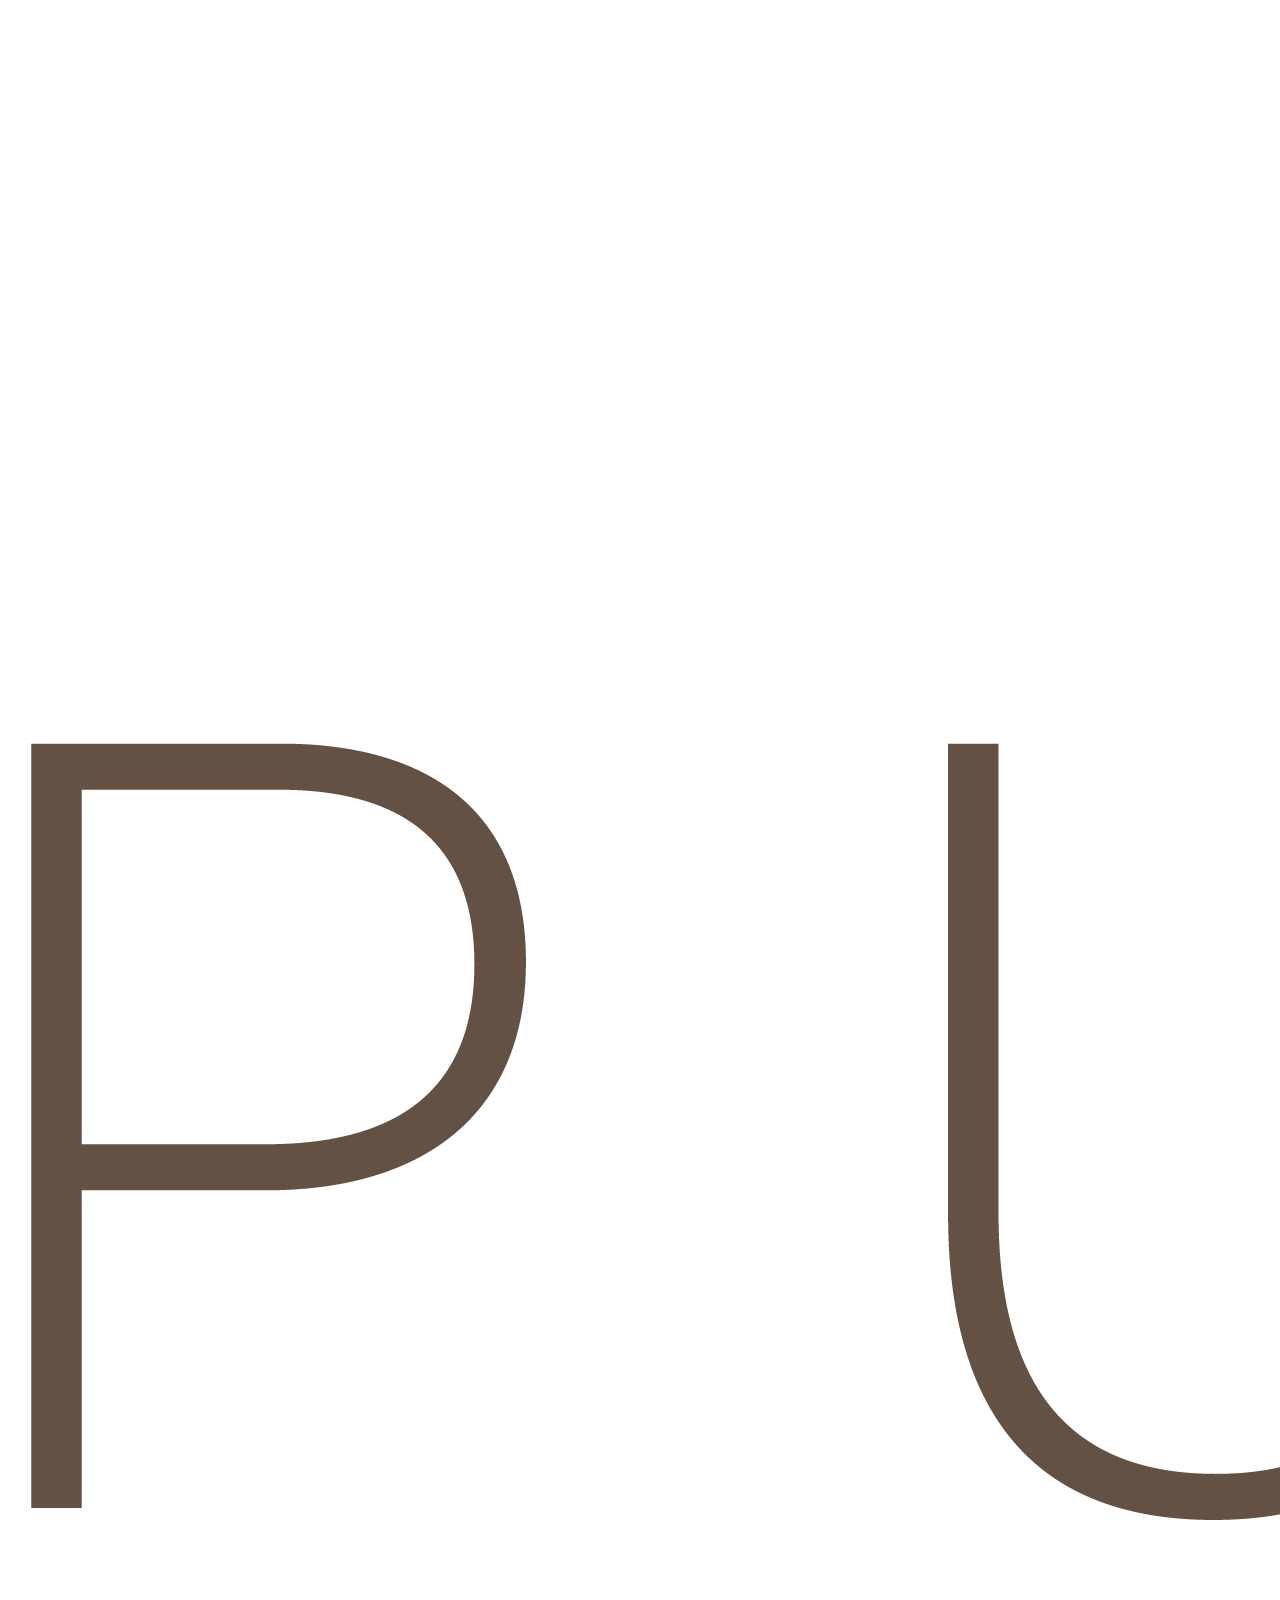
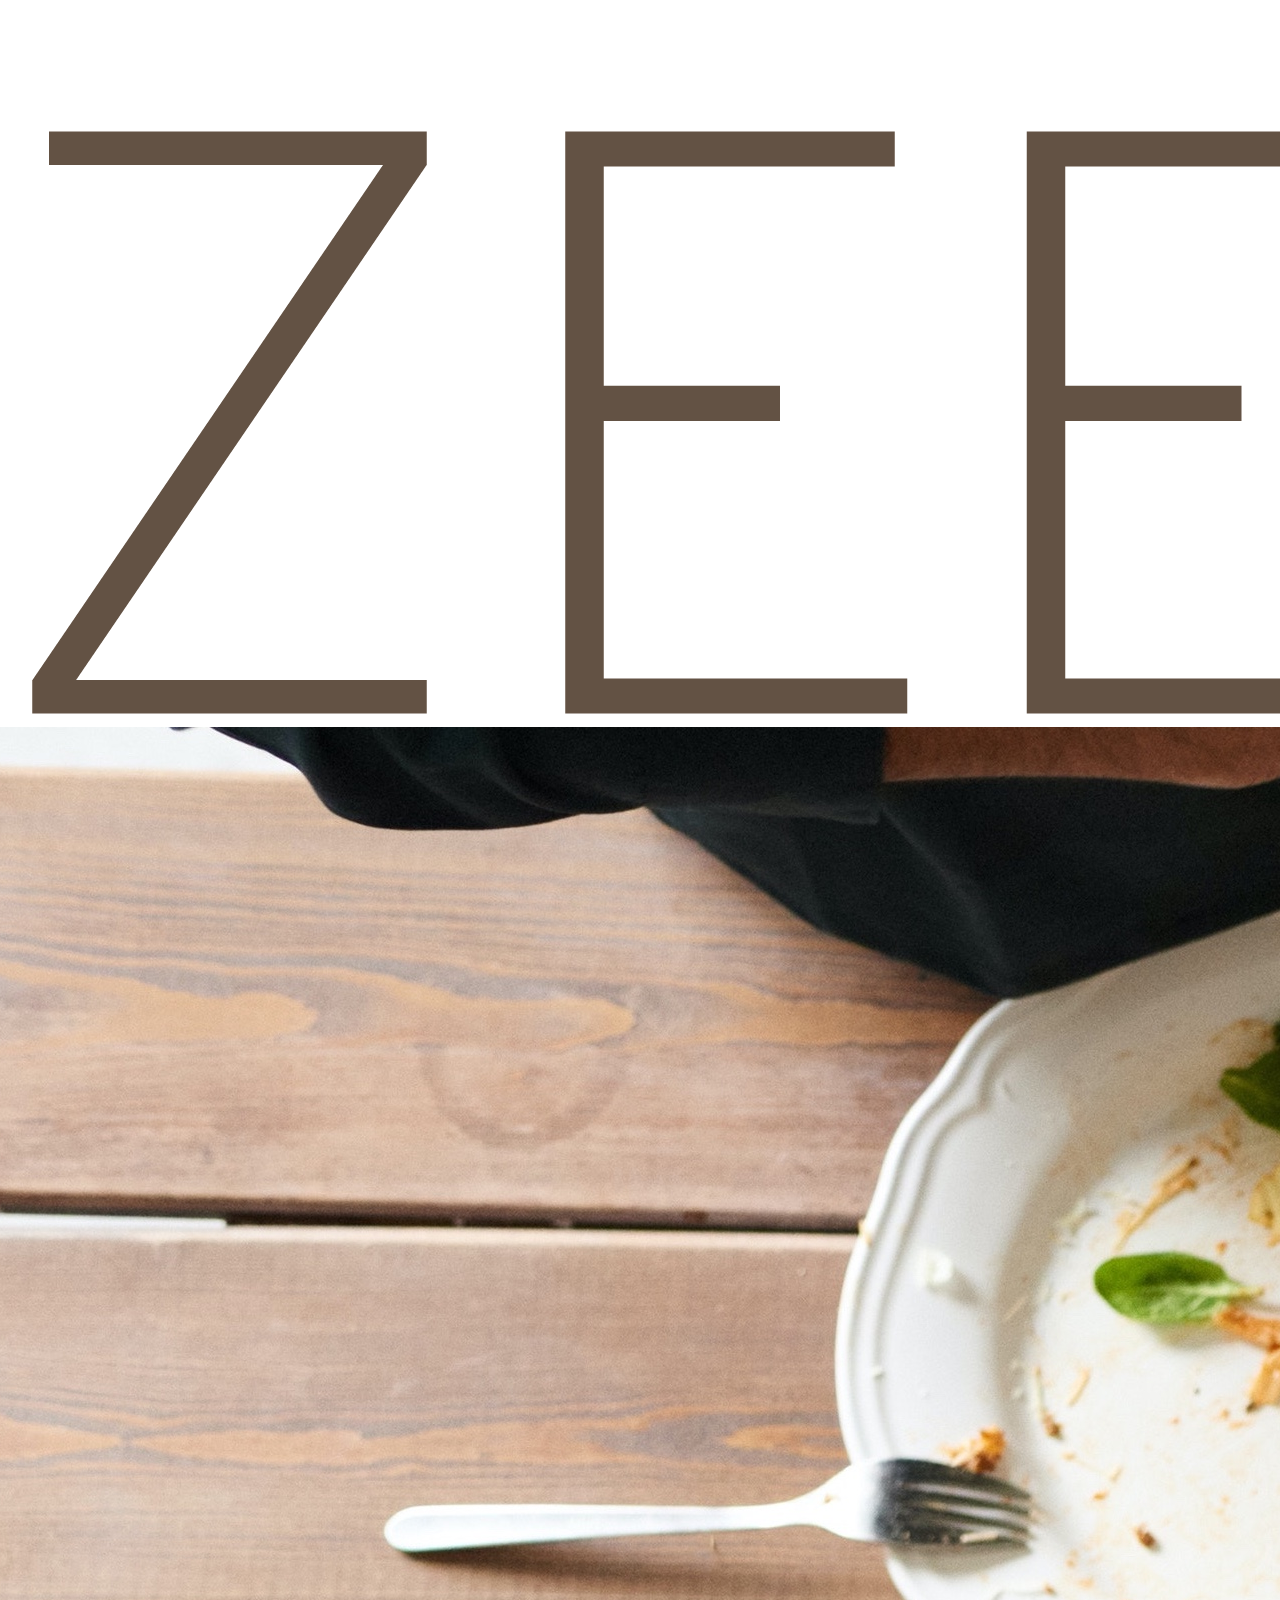
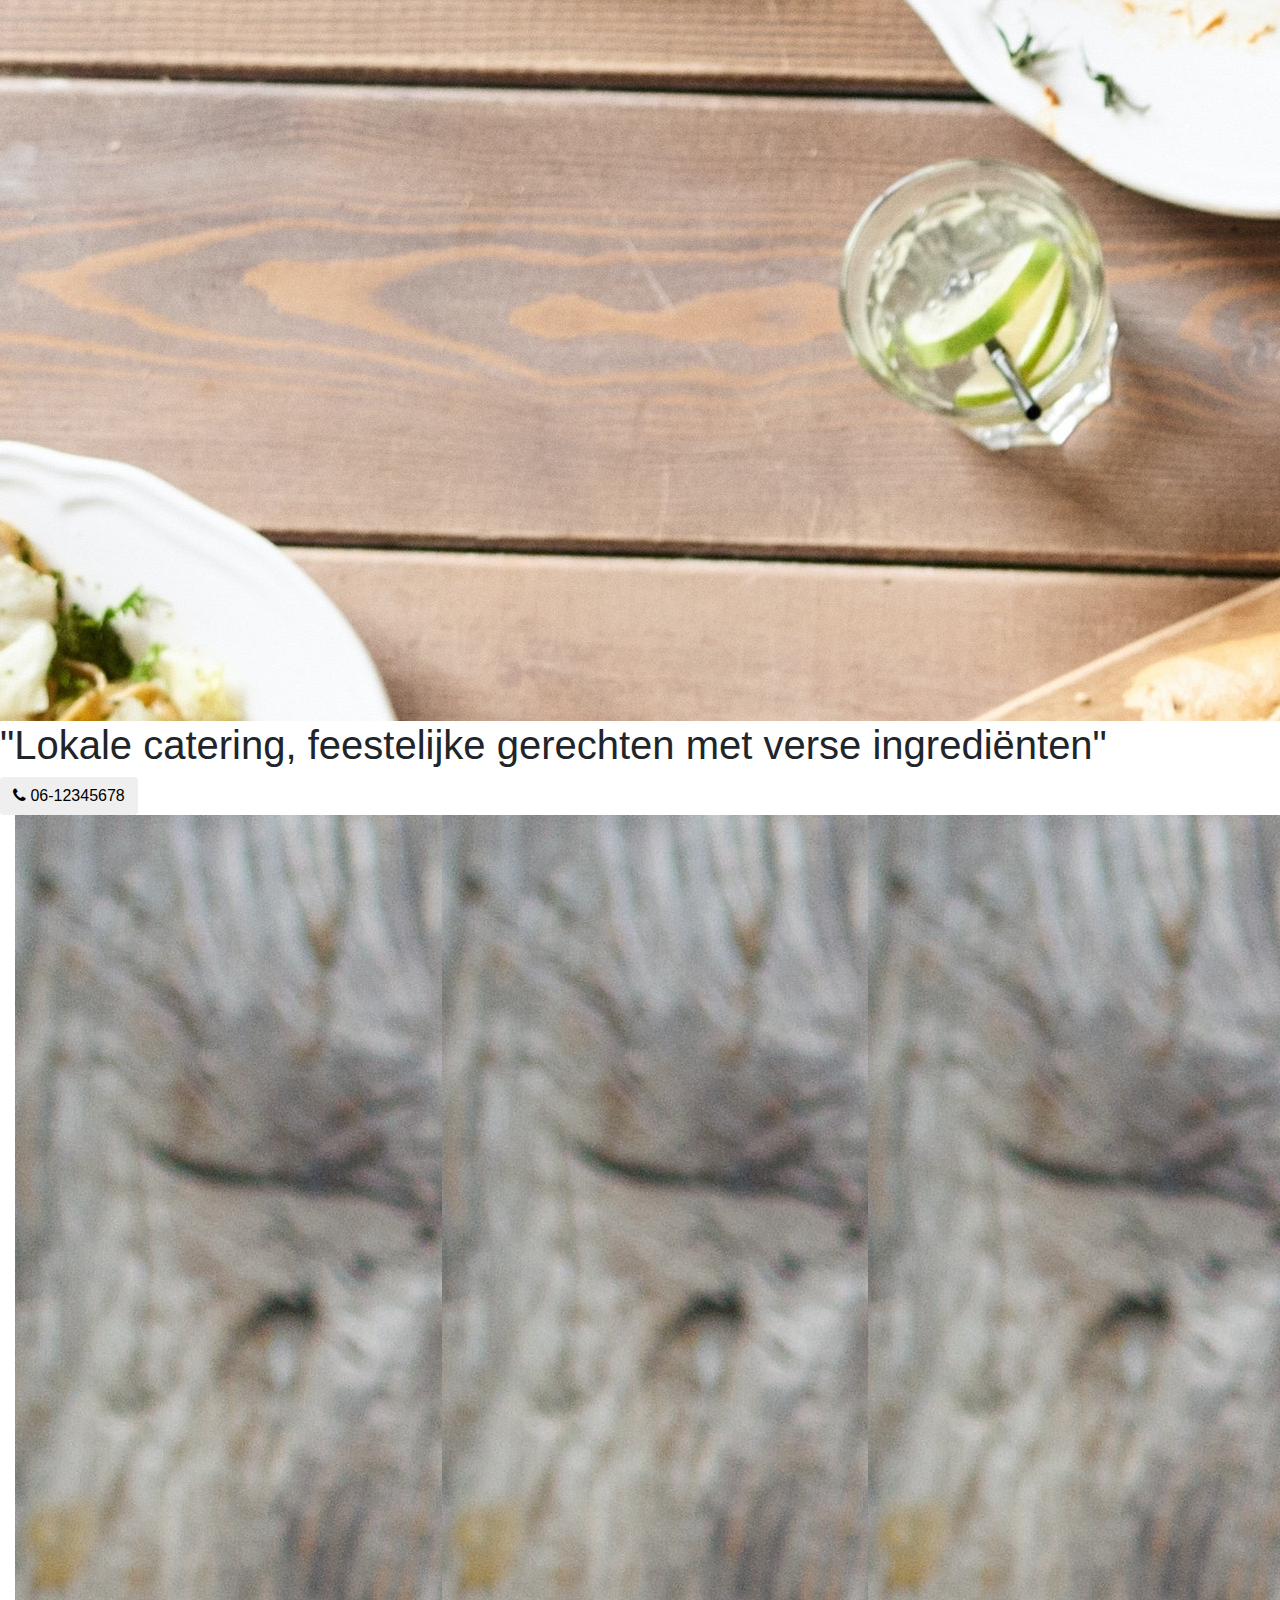
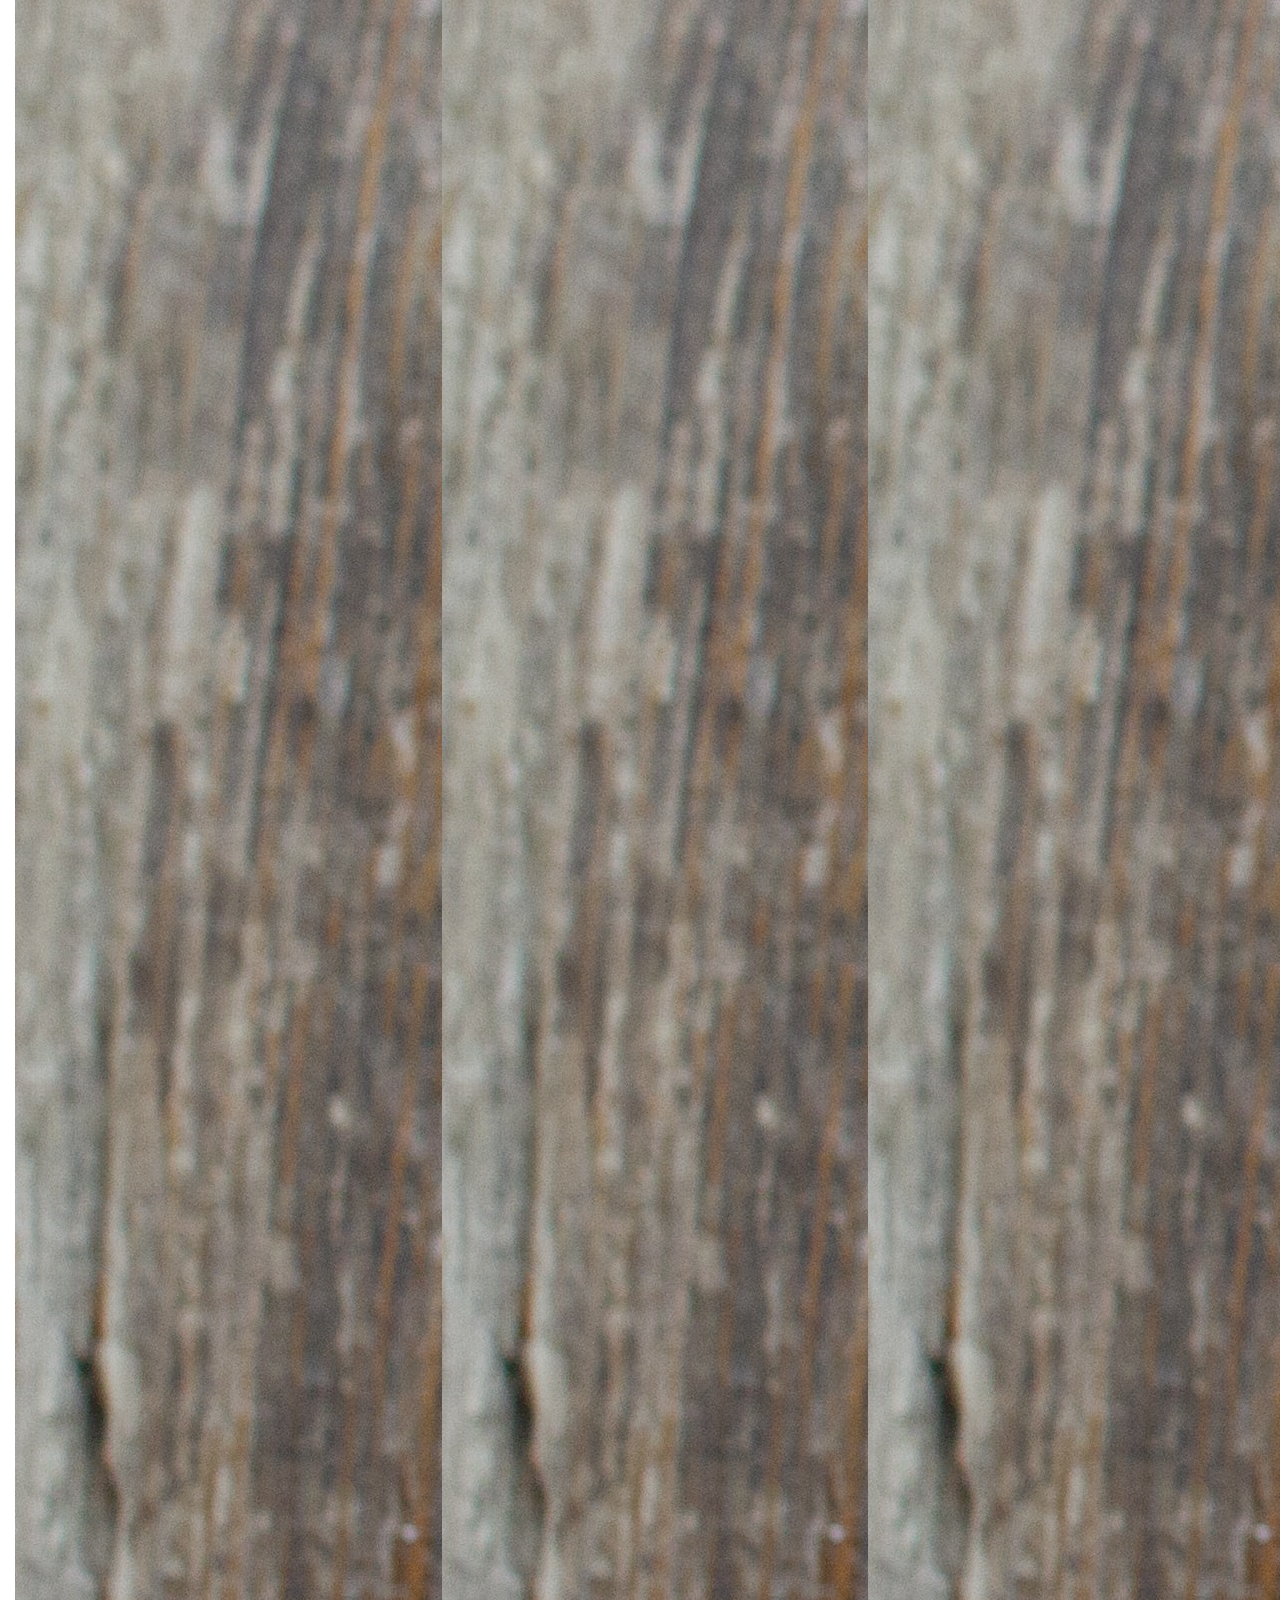
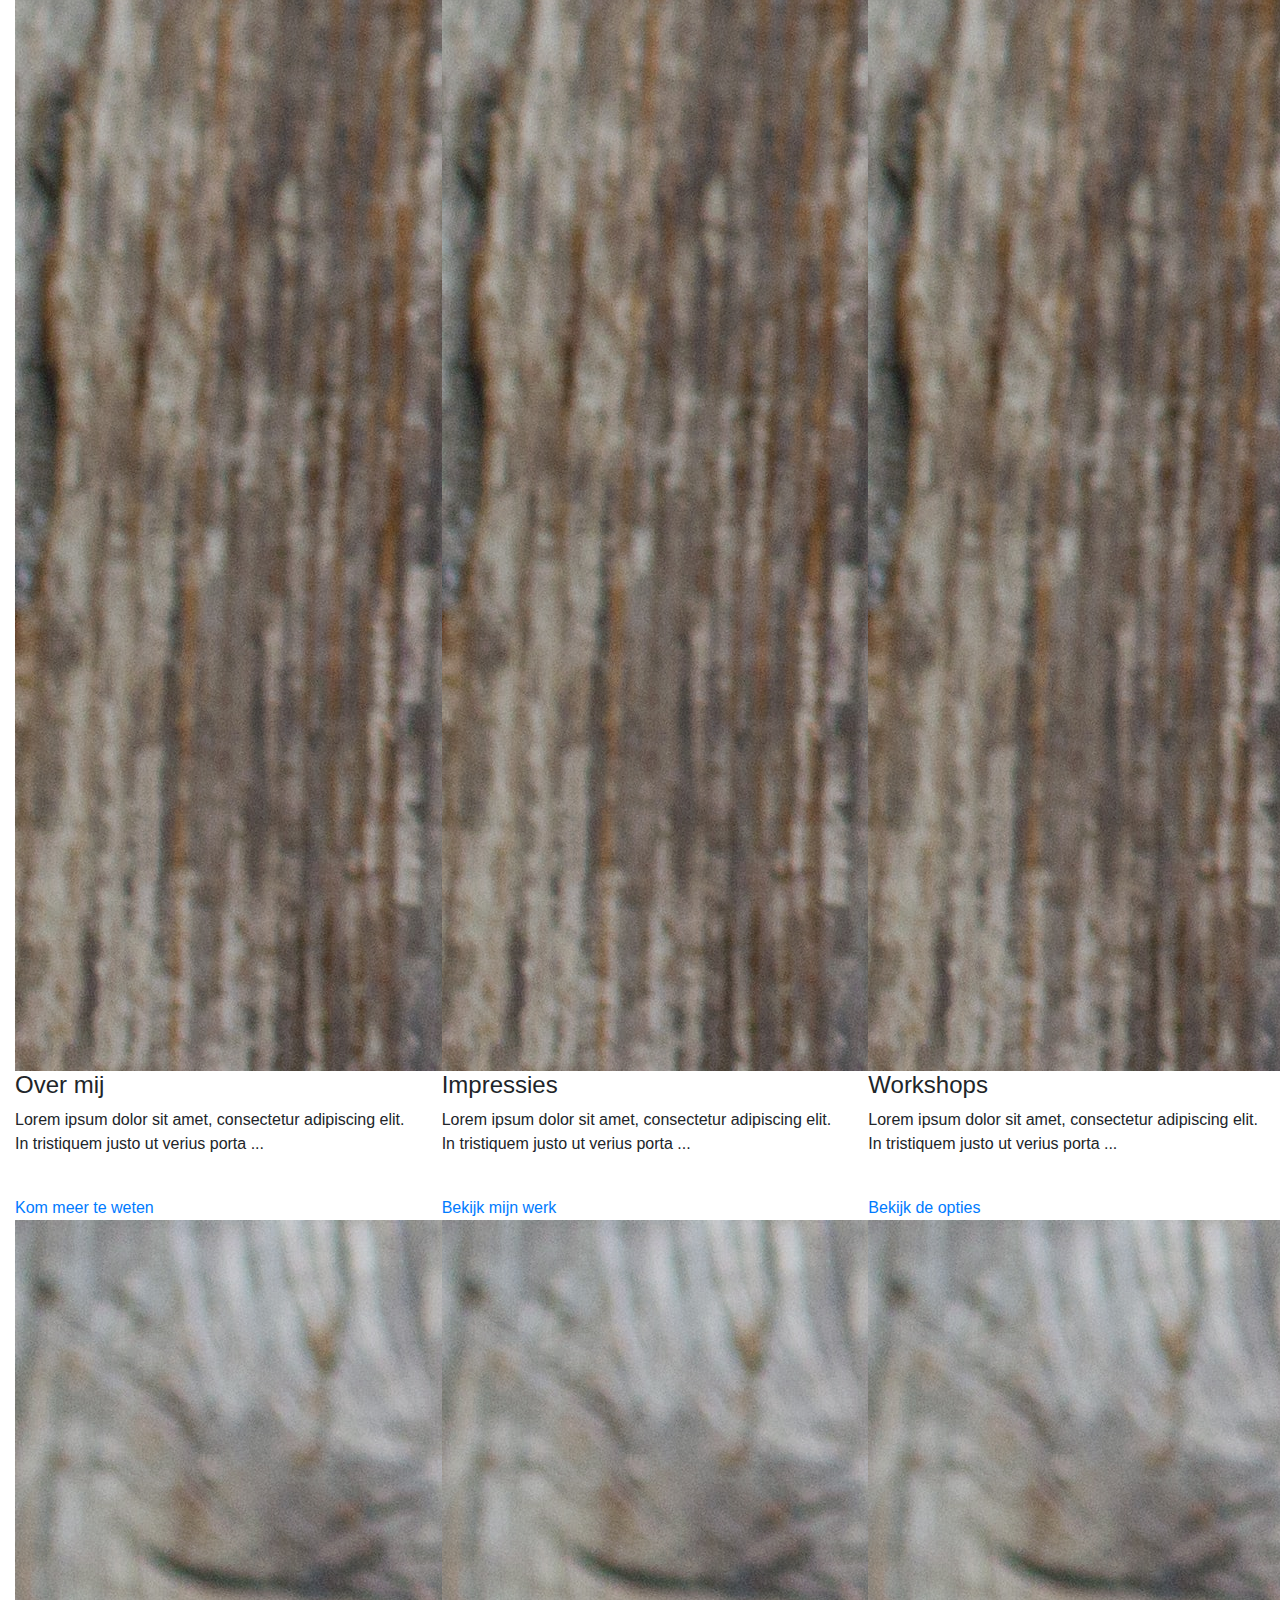
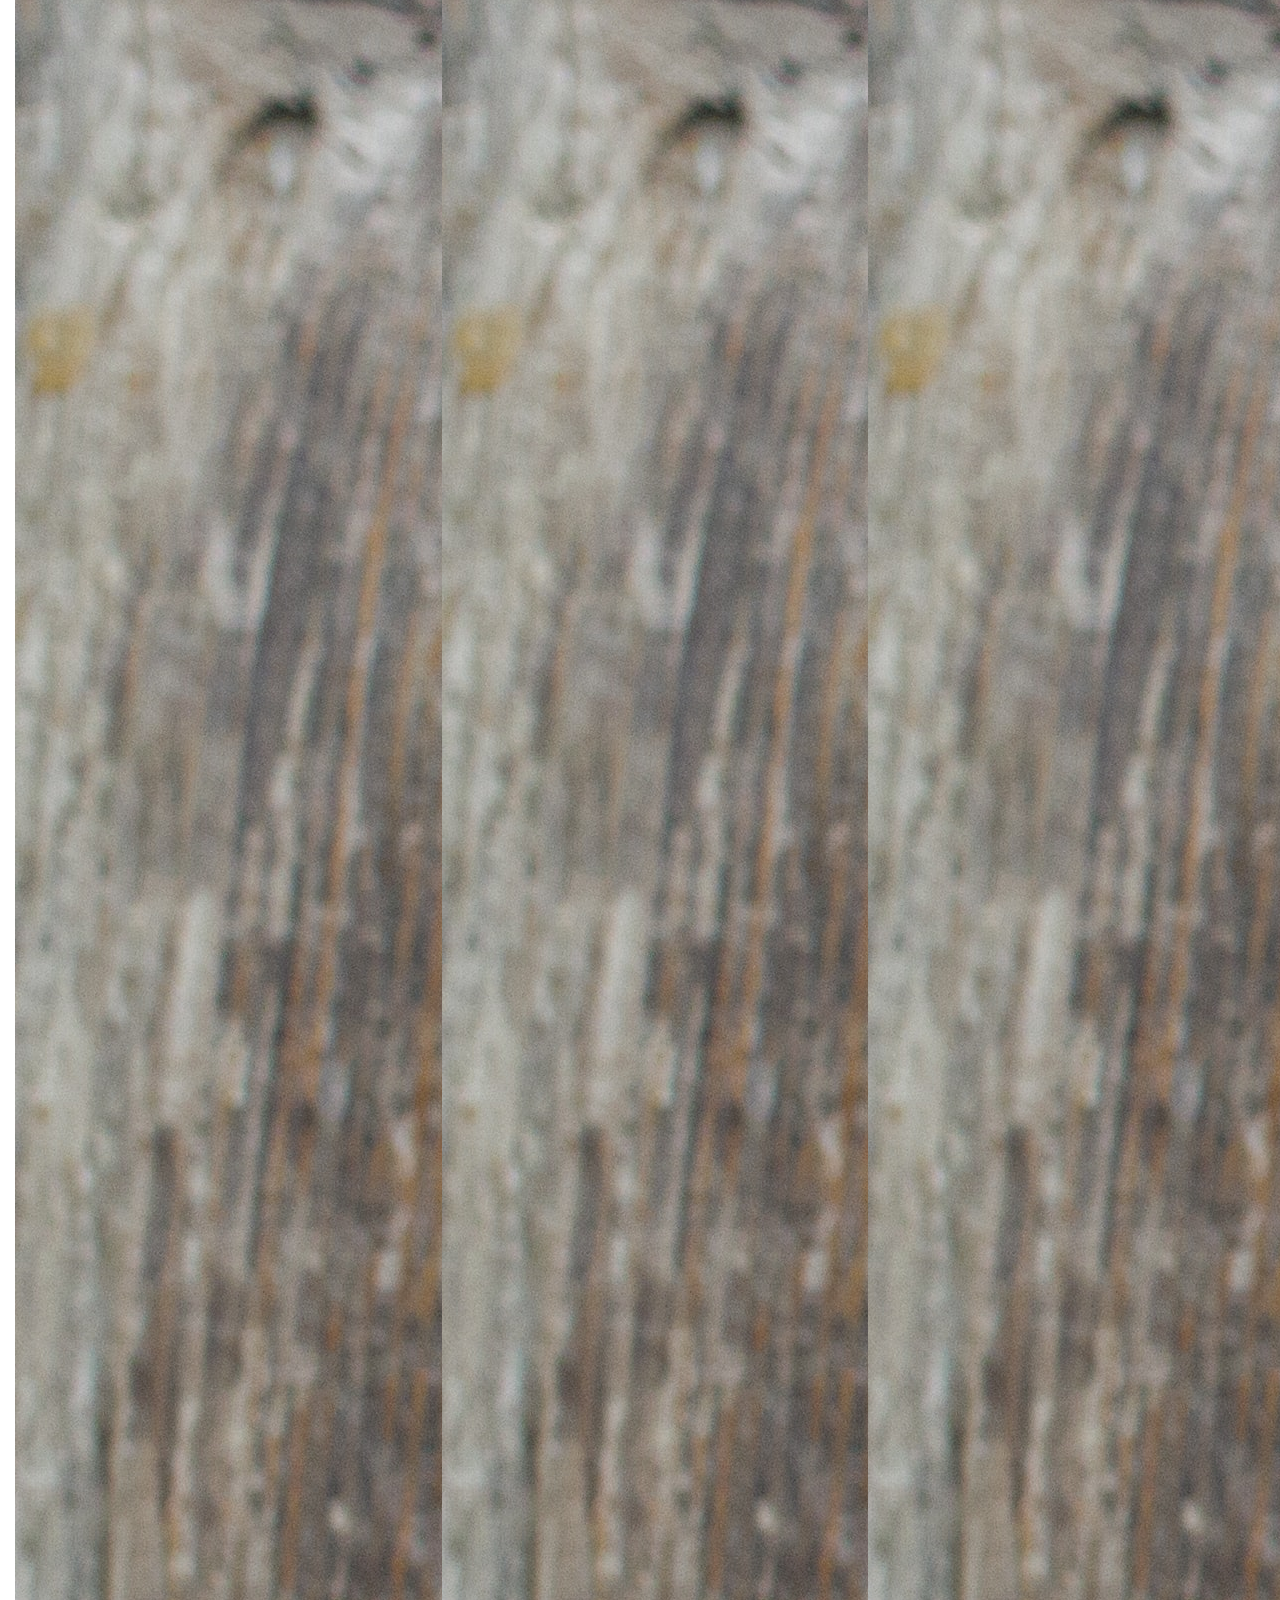
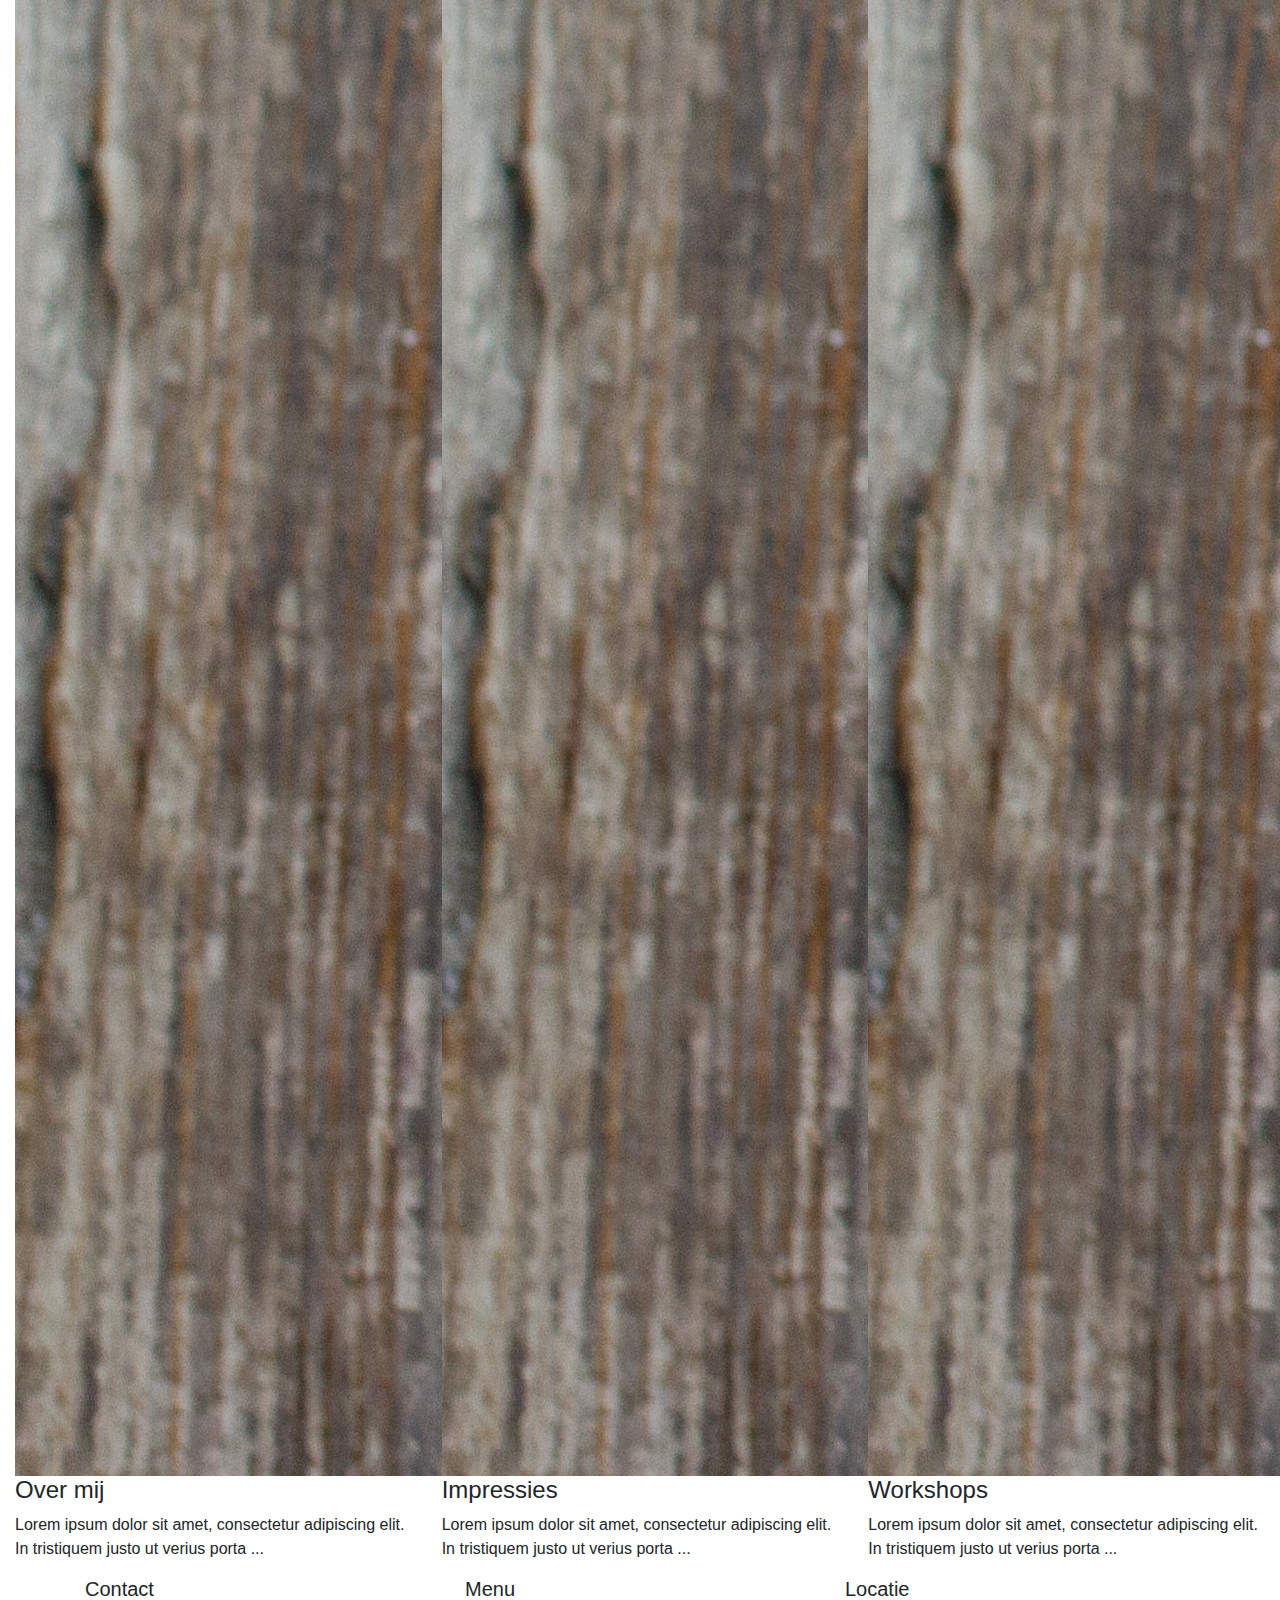
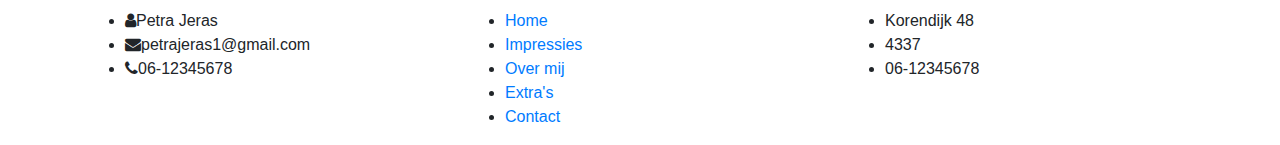
==== index.html @ f166afc5 "init commit" ====
<!doctype html>
<html lang="en">
  <head>
    <!-- Required meta tags -->
    <meta charset="utf-8">
    <meta name="viewport" content="width=device-width, initial-scale=1, shrink-to-fit=no">

    <!-- Bootstrap CSS -->
    <link rel="stylesheet" href="https://maxcdn.bootstrapcdn.com/bootstrap/4.0.0/css/bootstrap.min.css" integrity="sha384-Gn5384xqQ1aoWXA+058RXPxPg6fy4IWvTNh0E263XmFcJlSAwiGgFAW/dAiS6JXm" crossorigin="anonymous">
    <link rel="stylesheet" href="font-awesome-4.7.0/css/font-awesome.min.css">
    <link rel="stylesheet" href="css/bootstrap/css/bootstrap.min.css">
    <link rel="stylesheet" href="css/style.css">
    
    <title>Puur zeeland - Home</title>
  </head>
  <body>
    
    <nav class="navbar navbar-expand-md">
        <div class="container-fluid">
            <a class="navbar-brand" href="#">
                <img src="images/MainLogo.PNG" alt="Logo">  
            </a>
            <button class="navbar-toggler" type="button" data-toggle="collapse" data-target="#navbarToggle" aria-controls="navbarToggle" aria-expanded="false" aria-label="Toggle navigation">
              <span class="navbar-toggler-icon"></span>
            </button>
            <div class="collapse navbar-collapse" id="navbarToggle">
                <div class="navbar-nav ml-auto">
                  <a class="nav-item nav-link" href="#">Home</a>
                  <a class="nav-item nav-link" href="#">Impressies</a>
                  <a class="nav-item nav-link" href="#">Over mij</a>
                  <a class="nav-item nav-link" href="#">Recensies</a>
                  <a class="nav-item nav-link" href="#">Extra's</a>
                  <a class="nav-item nav-link" href="#">Contact</a>
                </div>
            </div>  
        </div>
    </nav>

    <section id="banner">
      <div class="row">
        <div class="banner">
          <img src="images/banner.jpg" alt="banner">
        </div>
      </div>
      <div class="row">
        <div class="col-md-12">
          <h1 class="quote">"Lokale catering, feestelijke gerechten met verse ingrediënten"</h1>
        </div>
      </div>
      <div class="row">
        <div class="col-md-12" id="button">
          <button type="button" class="btn"><i class="fa fa-phone" aria-hidden="true"></i>  06-12345678</button>
        </div>
      </div>
    </section>

    <section id="services">
      <div  class="container-fluid"> 
        <div class="row">
          <div class="col-4">
            <img src="images/food.jpg" class="services-img" alt="food">
            <br>
            <h4>Over mij</h4>
            <p>Lorem ipsum dolor sit amet, consectetur adipiscing elit. In tristiquem justo ut verius porta ...</p>
            <br>
            <a href="#" class="link-service">Kom meer te weten</a>
          </div>
          <div class="col-4">
            <img src="images/food.jpg" class="services-img" alt="image">
            <br>
            <h4>Impressies</h4>
            <p>Lorem ipsum dolor sit amet, consectetur adipiscing elit. In tristiquem justo ut verius porta ...</p>
            <br>
            <a href="#" class="link-service">Bekijk mijn werk</a>
          </div>
          <div class="col-4">
            <img src="images/food.jpg" class="services-img" alt="image">
            <br>
            <h4>Workshops</h4>
            <p>Lorem ipsum dolor sit amet, consectetur adipiscing elit. In tristiquem justo ut verius porta ...</p>
            <br>
            <a href="#" class="link-service">Bekijk de opties</a>
          </div>
        </div>
      </div>  
    </section>

    <section id="kenmerken">
      <div  class="container-fluid"> 
        <div class="row">
          <div class="col-4">
            <img src="images/food.jpg" class="services-img" alt="food">
            <br>
            <h4>Over mij</h4>
            <p>Lorem ipsum dolor sit amet, consectetur adipiscing elit. In tristiquem justo ut verius porta ...</p>
          </div>
          <div class="col-4">
            <img src="images/food.jpg" class="services-img" alt="image">
            <br>
            <h4>Impressies</h4>
            <p>Lorem ipsum dolor sit amet, consectetur adipiscing elit. In tristiquem justo ut verius porta ...</p>
          </div>
          <div class="col-4">
            <img src="images/food.jpg" class="services-img" alt="image">
            <br>
            <h4>Workshops</h4>
            <p>Lorem ipsum dolor sit amet, consectetur adipiscing elit. In tristiquem justo ut verius porta ...</p>
          </div>
        </div>
      </div>  
    </section>

    <section id="footer">
      <div class="container">
        <div class="row">
          <div class="col-md-4">
            <h5>Contact</h5>
            <ul class="contact">
              <li><i class="fa fa-user" aria-hidden="true"></i>Petra Jeras</li>
              <li><i class="fa fa-envelope" aria-hidden="true"></i>petrajeras1@gmail.com</li>
              <li><i class="fa fa-phone" aria-hidden="true"></i>06-12345678</li>
            </ul>
          </div>
          <div class="col-md-4">
              <h5>Menu</h5>
              <ul class="menu">
                <li><a href="#">Home</a></li>
                <li><a href="#">Impressies</a></li>
                <li><a href="#">Over mij</a></li>
                <li><a href="#">Extra's</a></li>
                <li><a href="#">Contact</a></li>
              </ul>
          </div>
            <div class="col-md-4">
              <h5>Locatie</h5>
              <ul>
                <li>Korendijk 48</li>
                <li>4337</li>
                <li>06-12345678</li>
              </ul>
            </div>
          </div>
        </div>
      </div>
    </section>

    <!-- Optional JavaScript -->
    <!-- jQuery first, then Popper.js, then Bootstrap JS -->
    <script src="https://code.jquery.com/jquery-3.2.1.slim.min.js" integrity="sha384-KJ3o2DKtIkvYIK3UENzmM7KCkRr/rE9/Qpg6aAZGJwFDMVNA/GpGFF93hXpG5KkN" crossorigin="anonymous"></script>
    <script src="https://cdnjs.cloudflare.com/ajax/libs/popper.js/1.12.9/umd/popper.min.js" integrity="sha384-ApNbgh9B+Y1QKtv3Rn7W3mgPxhU9K/ScQsAP7hUibX39j7fakFPskvXusvfa0b4Q" crossorigin="anonymous"></script>
    <script src="https://maxcdn.bootstrapcdn.com/bootstrap/4.0.0/js/bootstrap.min.js" integrity="sha384-JZR6Spejh4U02d8jOt6vLEHfe/JQGiRRSQQxSfFWpi1MquVdAyjUar5+76PVCmYl" crossorigin="anonymous"></script>
  </body>
</html>
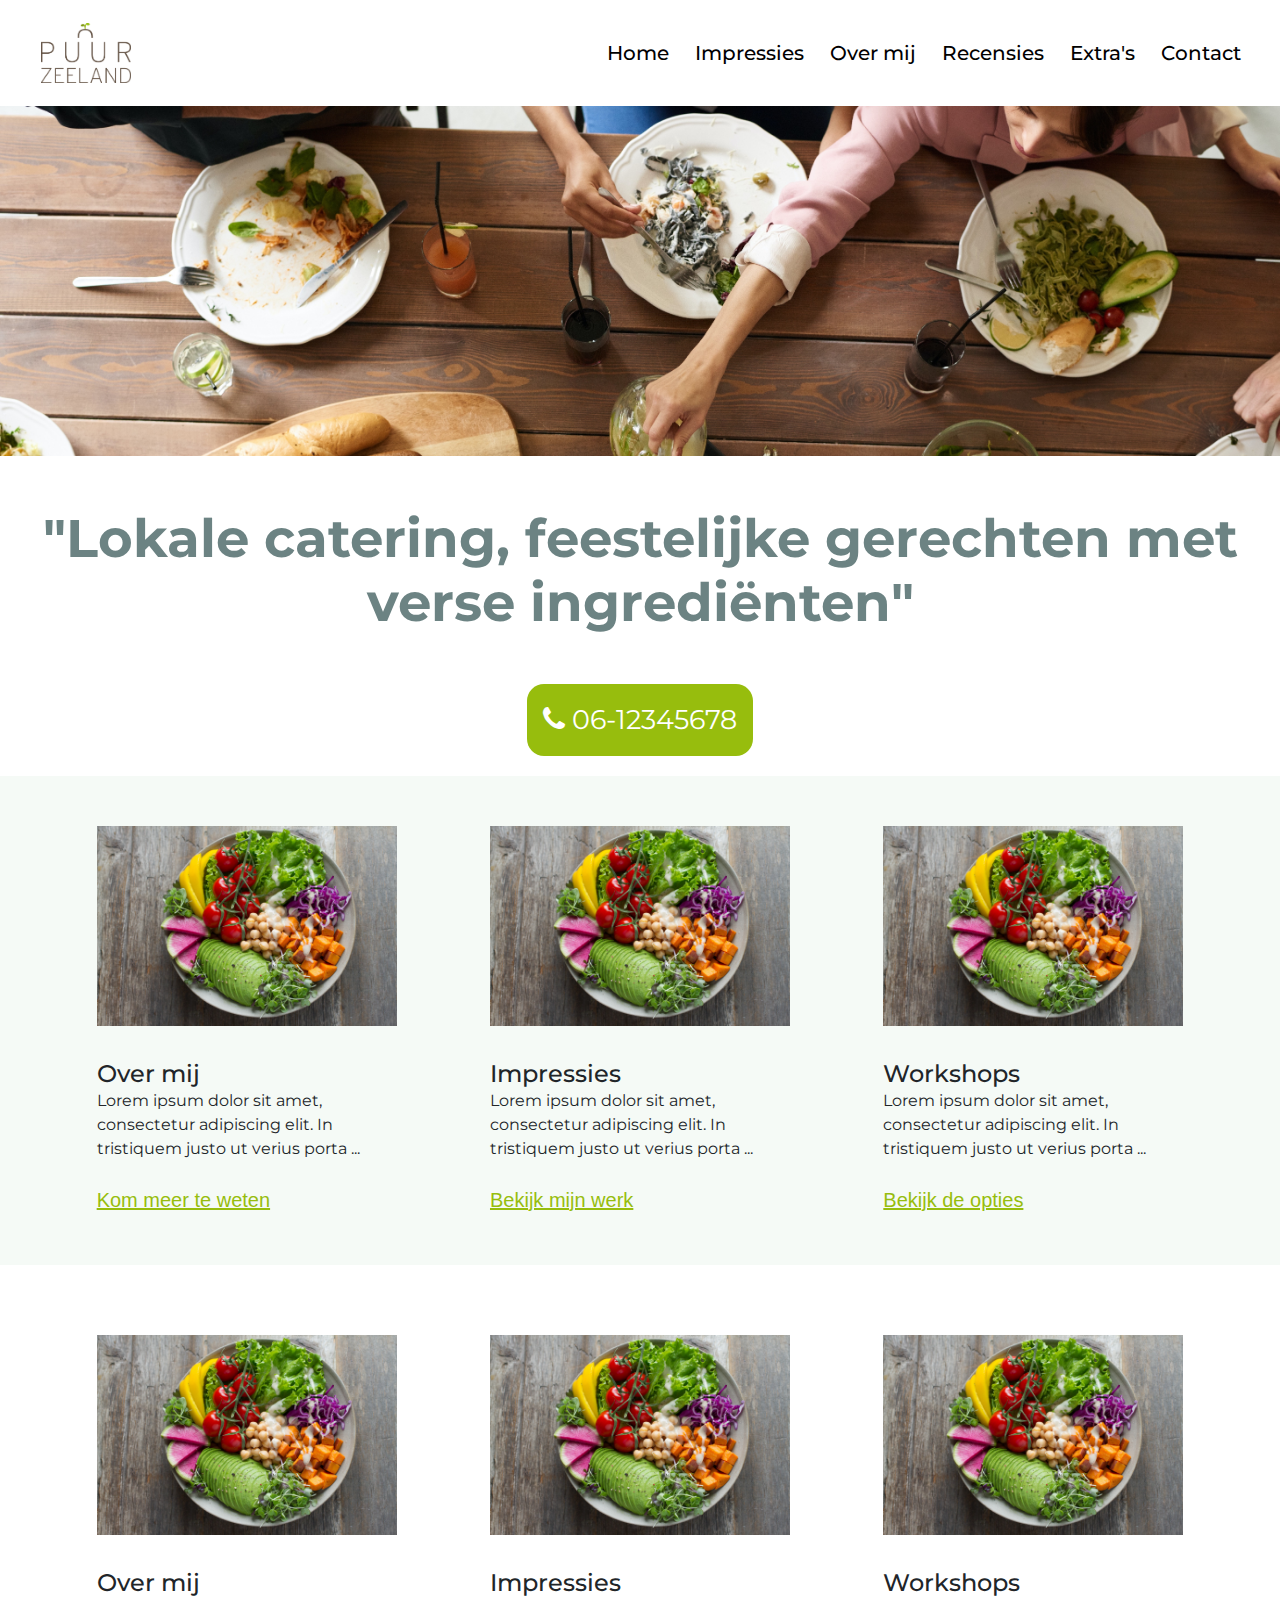
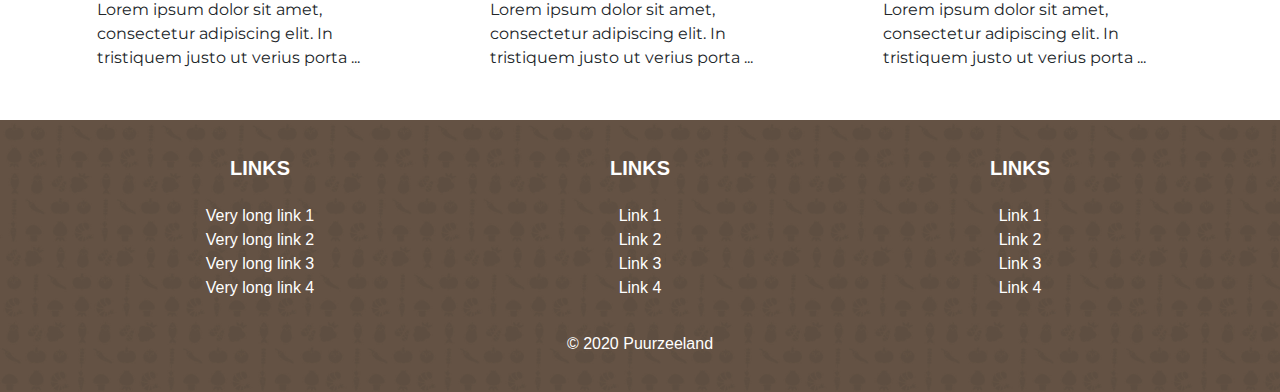
==== commit dd016653: "add theme file" ====
--- a/index.html
+++ b/index.html
@@ -8,8 +8,8 @@
     <!-- Bootstrap CSS -->
     <link rel="stylesheet" href="https://maxcdn.bootstrapcdn.com/bootstrap/4.0.0/css/bootstrap.min.css" integrity="sha384-Gn5384xqQ1aoWXA+058RXPxPg6fy4IWvTNh0E263XmFcJlSAwiGgFAW/dAiS6JXm" crossorigin="anonymous">
     <link rel="stylesheet" href="font-awesome-4.7.0/css/font-awesome.min.css">
-    <link rel="stylesheet" href="css/bootstrap/css/bootstrap.min.css">
-    <link rel="stylesheet" href="css/style.css">
+    <link rel="stylesheet" href="bootstrap.min.css">
+    <link rel="stylesheet" href="style.css">
     
     <title>Puur zeeland - Home</title>
   </head>
@@ -32,7 +32,7 @@
                   <a class="nav-item nav-link" href="#">Extra's</a>
                   <a class="nav-item nav-link" href="#">Contact</a>
                 </div>
-            </div>  
+            </div>
         </div>
     </nav>
 
@@ -110,39 +110,65 @@
       </div>  
     </section>
 
-    <section id="footer">
-      <div class="container">
-        <div class="row">
-          <div class="col-md-4">
-            <h5>Contact</h5>
-            <ul class="contact">
-              <li><i class="fa fa-user" aria-hidden="true"></i>Petra Jeras</li>
-              <li><i class="fa fa-envelope" aria-hidden="true"></i>petrajeras1@gmail.com</li>
-              <li><i class="fa fa-phone" aria-hidden="true"></i>06-12345678</li>
-            </ul>
-          </div>
-          <div class="col-md-4">
-              <h5>Menu</h5>
-              <ul class="menu">
-                <li><a href="#">Home</a></li>
-                <li><a href="#">Impressies</a></li>
-                <li><a href="#">Over mij</a></li>
-                <li><a href="#">Extra's</a></li>
-                <li><a href="#">Contact</a></li>
-              </ul>
-          </div>
-            <div class="col-md-4">
-              <h5>Locatie</h5>
-              <ul>
-                <li>Korendijk 48</li>
-                <li>4337</li>
-                <li>06-12345678</li>
-              </ul>
-            </div>
-          </div>
-        </div>
+<footer class="page-footer font-small indigo">
+  <div class="container text-center ">
+    <div class="row">
+      <div class="col-md-4">
+        <h5 class="font-weight-bold text-uppercase mt-3 mb-4">Links</h5>
+        <ul class="list-unstyled">
+          <li>
+            <a href="#!">Very long link 1</a>
+          </li>
+          <li>
+            <a href="#!">Very long link 2</a>
+          </li>
+          <li>
+            <a href="#!">Very long link 3</a>
+          </li>
+          <li>
+            <a href="#!">Very long link 4</a>
+          </li>
+        </ul>
       </div>
-    </section>
+      <div class="col-md-4"><h5 class="font-weight-bold text-uppercase mt-3 mb-4">Links</h5>
+        <ul class="list-unstyled">
+          <li>
+            <a href="#!">Link 1</a>
+          </li>
+          <li>
+            <a href="#!">Link 2</a>
+          </li>
+          <li>
+            <a href="#!">Link 3</a>
+          </li>
+          <li>
+            <a href="#!">Link 4</a>
+          </li>
+        </ul>
+      </div>
+      <div class="col-md-4">
+        <h5 class="font-weight-bold text-uppercase mt-3 mb-4">Links</h5>
+        <ul class="list-unstyled">
+          <li>
+            <a href="#!">Link 1</a>
+          </li>
+          <li>
+            <a href="#!">Link 2</a>
+          </li>
+          <li>
+            <a href="#!">Link 3</a>
+          </li>
+          <li>
+            <a href="#!">Link 4</a>
+          </li>
+        </ul>
+      </div>
+    </div>
+  </div>
+  <div class="footer-copyright text-center py-3">© 2020
+    <a href="https://mdbootstrap.com/"> Puurzeeland</a>
+  </div>
+</footer>
 
     <!-- Optional JavaScript -->
     <!-- jQuery first, then Popper.js, then Bootstrap JS -->
--- a/style.css
+++ b/style.css
@@ -0,0 +1,162 @@
+@import url("https://fonts.googleapis.com/css2?family=Montserrat&display=swap");
+@import url("https://fonts.googleapis.com/css2?family=Montserrat:wght@500&display=swap");
+
+h1,
+h2,
+h3,
+h4 {
+  font-family: "Montserrat", sans-serif;
+  font-weight: 500;
+}
+
+p {
+  font-family: "Montserrat", sans-serif;
+}
+
+/*---------navbar-----------*/
+.navbar-toggler-icon {
+  background-image: url("data:image/svg+xml,%3csvg xmlns='http://www.w3.org/2000/svg' width='30' height='30' viewBox='0 0 30 30'%3e%3cpath stroke='rgba%28255, 255, 255, 0.5%29' stroke-linecap='round' stroke-miterlimit='10' stroke-width='2' d='M4 7h22M4 15h22M4 23h22'/%3e%3c/svg%3e");
+}
+
+.navbar-brand img {
+  width: 110px;
+  padding: 10px;
+}
+.nav-item {
+  color: black;
+  font-family: "Montserrat", sans-serif;
+  font-weight: 500;
+  font-size: 15pt;
+}
+a.nav-item {
+  margin-left: 10px;
+}
+.navbar-nav a:hover {
+  color: white;
+  background-color: #97bd0d;
+  border-radius: 12px;
+}
+.navbar-nav {
+  float: right;
+  text-align: left;
+}
+.navbar-toggler-icon {
+  background-image: url("data:image/svg+xml;charset=utf8,%3Csvg viewBox='0 0 30 30' xmlns='http://www.w3.org/2000/svg'%3E%3Cpath stroke='rgba(0, 0, 0, 0.5)' stroke-width='2' stroke-linecap='round' stroke-miterlimit='10' d='M4 7h22M4 15h22M4 23h22'/%3E%3C/svg%3E");
+}
+.navbar-toggler {
+  outline: none;
+}
+/*-------end navbar--------*/
+
+/*-------banner--------*/
+section#banner img {
+  width: 100%;
+}
+
+section#banner h1 {
+  text-align: center;
+}
+
+h1.quote {
+  font-weight: bolder;
+  margin-top: 50px;
+  margin-bottom: 50px;
+  color: darkslategray;
+  opacity: 0.7;
+  font-size: 40pt;
+}
+
+div#button {
+  text-align: center;
+}
+
+.fa {
+  font-size: 21pt;
+}
+
+.btn {
+  background-color: #97bd0d;
+  color: white;
+  font-size: 20pt;
+  border-radius: 17px;
+  padding: 15px;
+  font-family: "Montserrat", sans-serif;
+}
+/*------end banner-------*/
+
+/*------services section-------*/
+
+#services {
+  background-color: #f5faf6;
+  padding: 50px;
+  margin-top: 20px;
+}
+#services h4 {
+  width: 300px;
+  margin: auto;
+}
+#services img {
+  width: 300px;
+  padding-bottom: 10px;
+  margin: auto;
+  display: block;
+}
+#services p {
+  width: 300px;
+  margin: auto;
+  display: block;
+}
+a.link-service {
+  text-decoration: underline;
+  color: #97bd0d;
+  font-size: 15pt;
+  width: 300px;
+  margin: auto;
+  display: block;
+}
+/*------end services section-------*/
+
+/*------services-2 section-------*/
+
+#kenmerken {
+  padding: 50px;
+  margin-top: 20px;
+}
+#kenmerken h4 {
+  width: 300px;
+  margin: auto;
+}
+#kenmerken img {
+  width: 300px;
+  padding-bottom: 10px;
+  margin: auto;
+  display: block;
+}
+#kenmerken p {
+  width: 300px;
+  margin: auto;
+  display: block;
+}
+/*------end services-2 section-------*/
+
+/*------footer section-------*/
+footer {
+  background-image: url("/Theme/images/patroontje.jpg");
+  background-size: contain;
+  padding: 20px;
+}
+footer h5 {
+  color: white;
+}
+.page-footer a {
+  color: white;
+}
+.footer-copyright {
+  color: white;
+}
+.page-footer h5 .page-footer .fa {
+  font-size: 20px;
+  padding-right: 10px;
+}
+
+/*------end footer section-------*/
